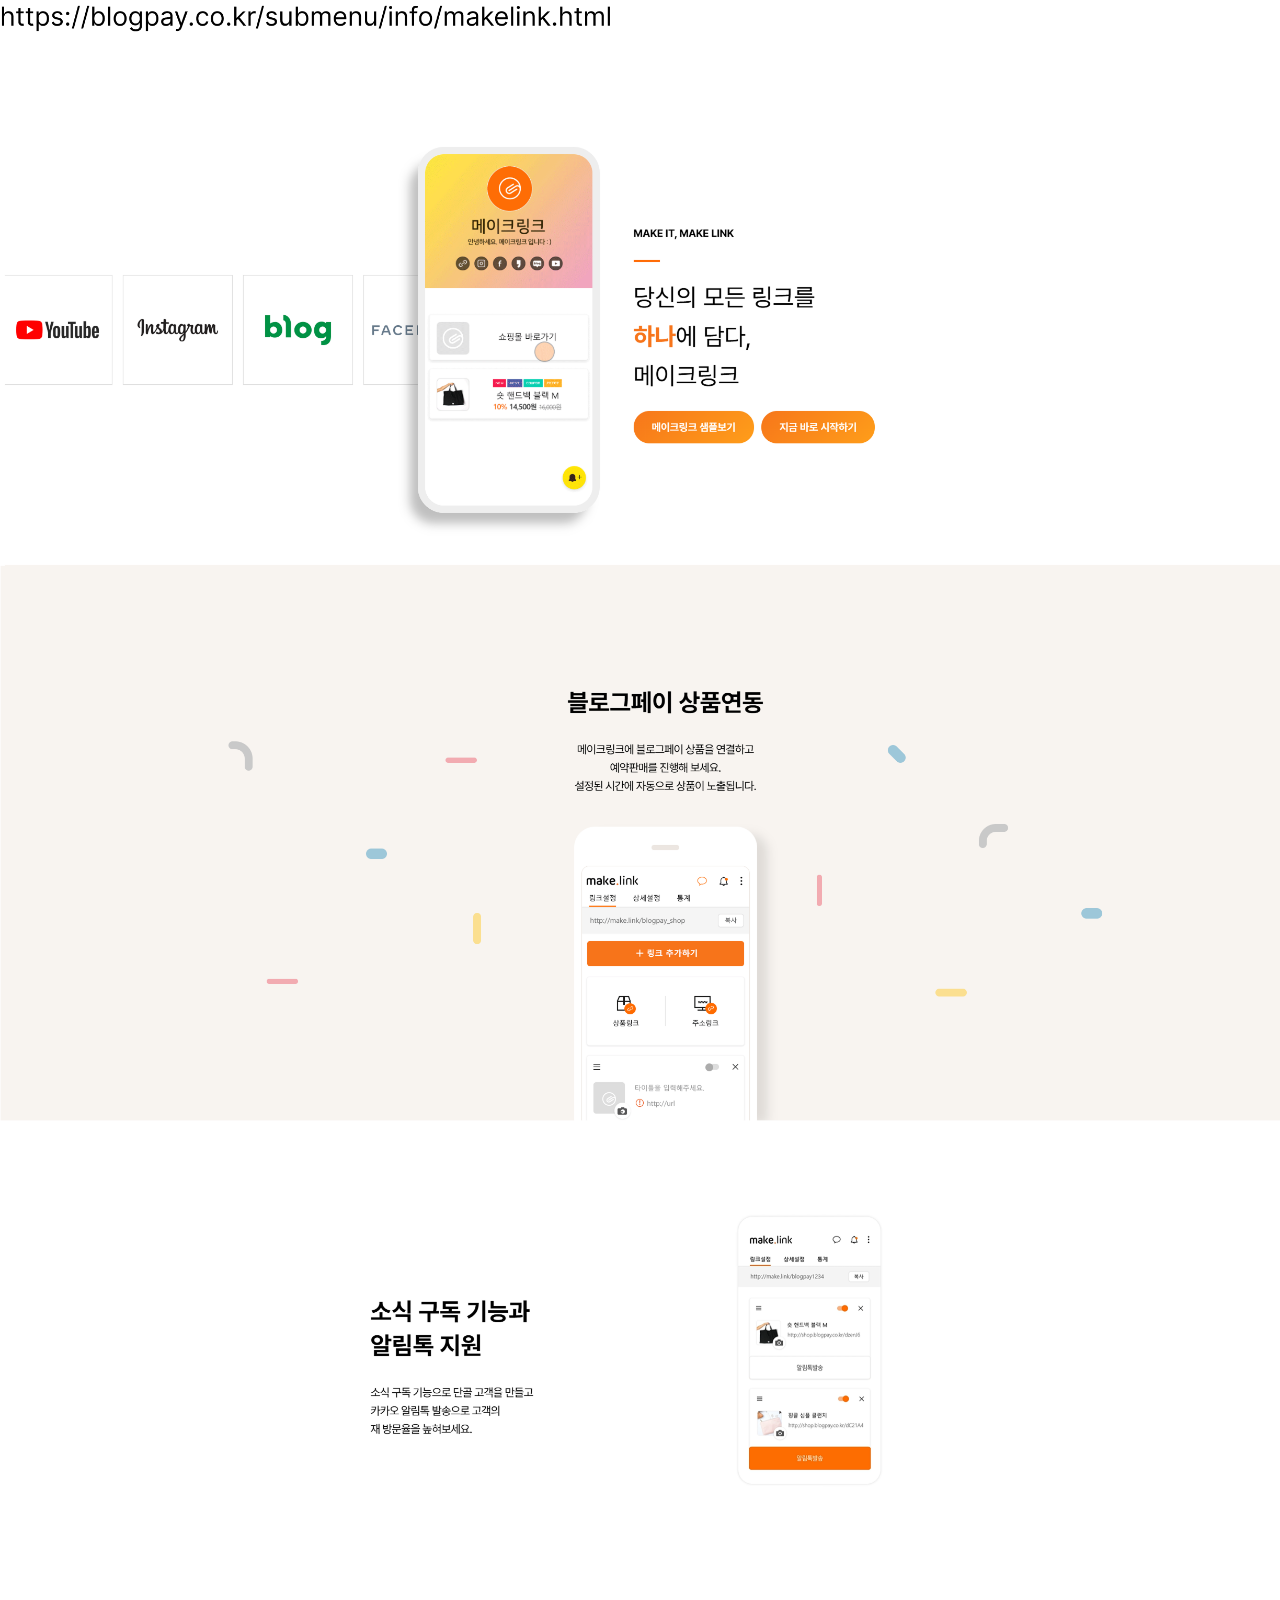
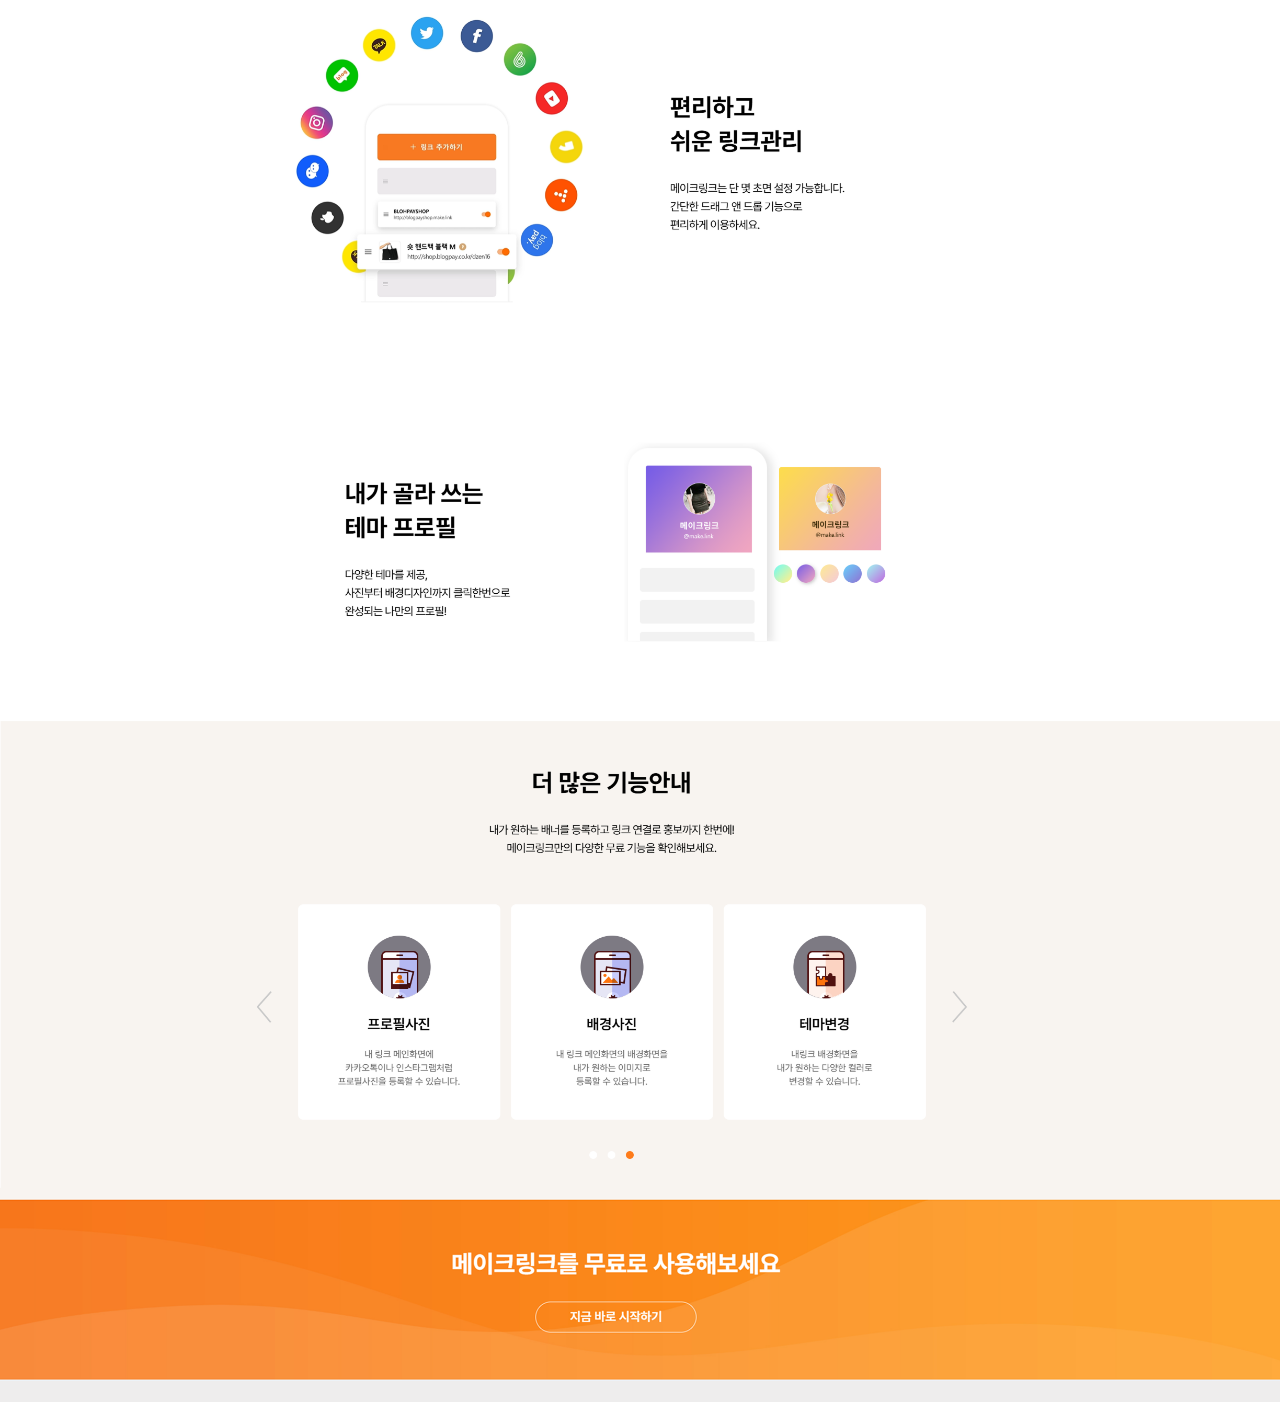
==== makelinkLanding.html @ df94f79c "Add files via upload" ====
<!doctype html>
<html>
  <head>
    <title>makelink landing page</title>
    <meta charset="utf-8" />
    <meta name="viewport" content="width=device-width, initial-scale=1" />

    <link href="css/reset.css" rel="stylesheet" type="text/css" />
  </head>
  <body>
    <div style="margin: 0 auto">
      <img src="img/makelink_landing.png" alt="makelink 랜딩페이지" />
    </div>
  </body>
</html>
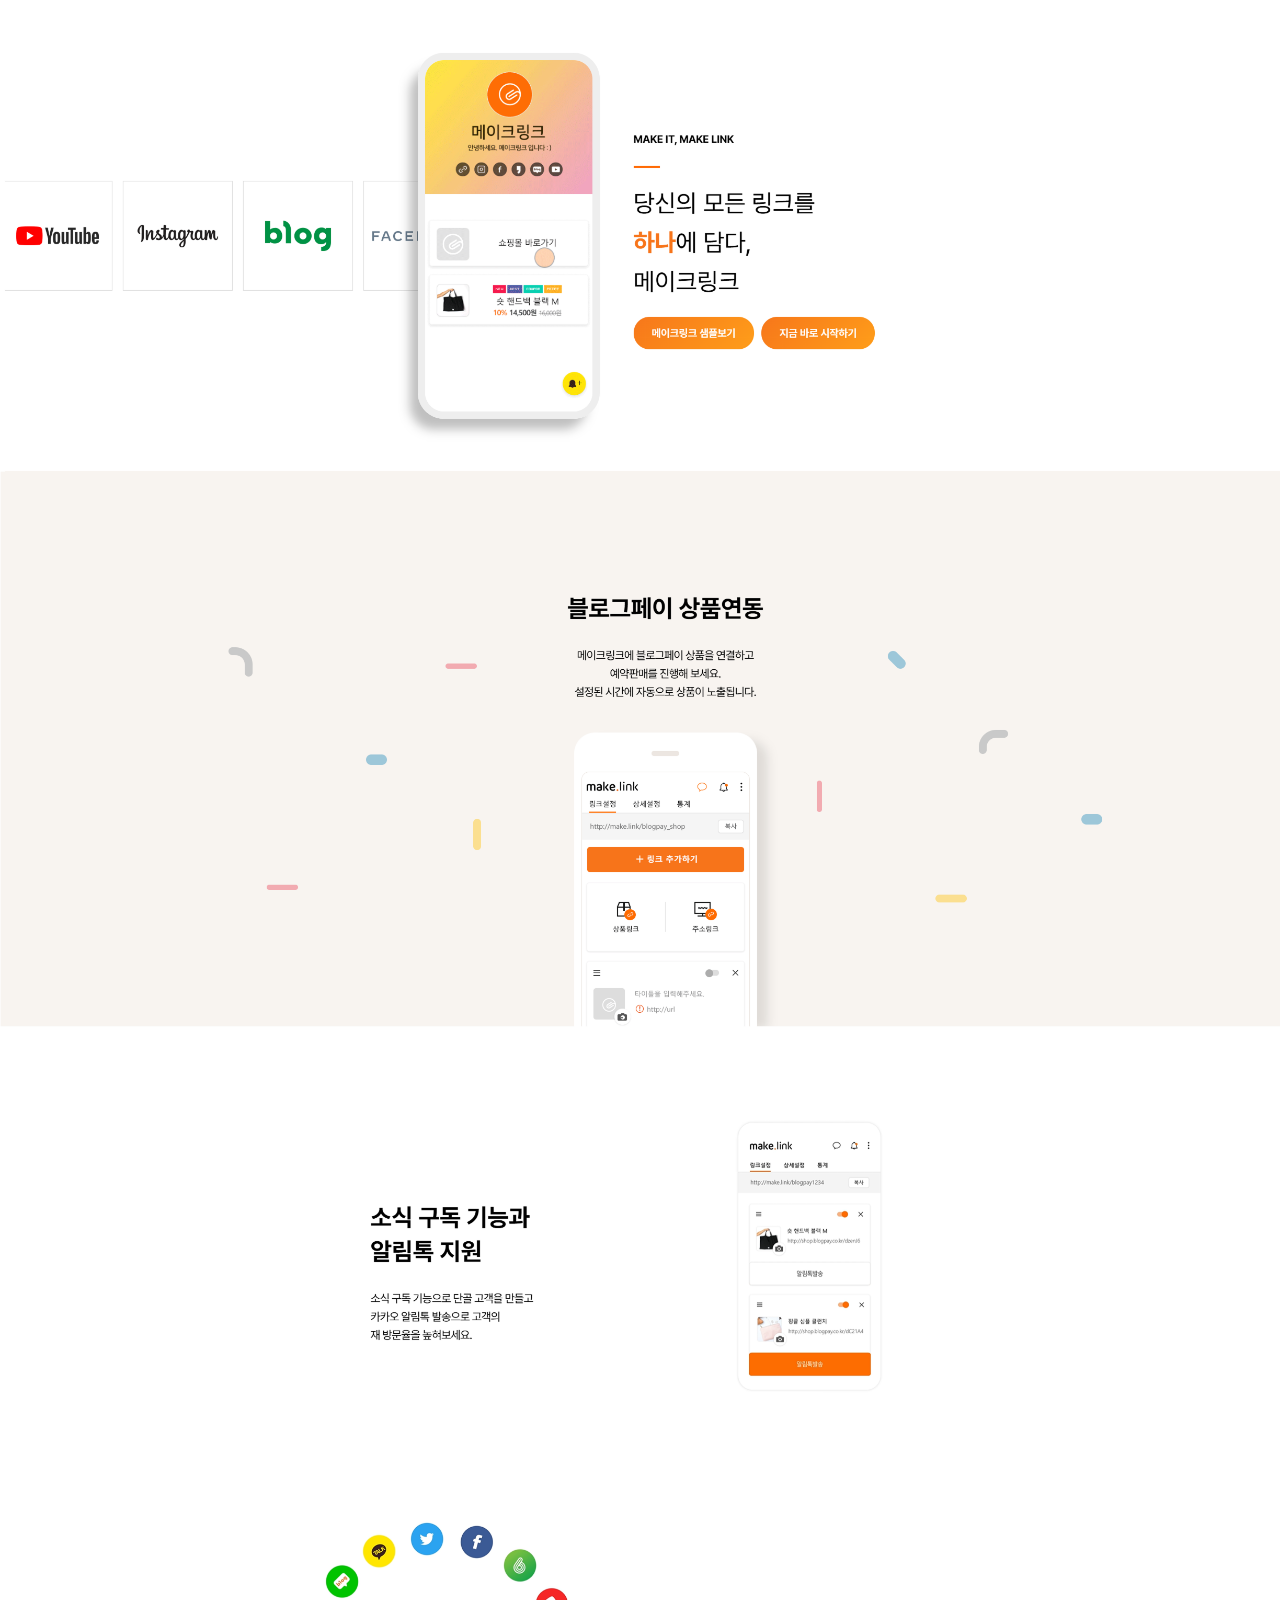
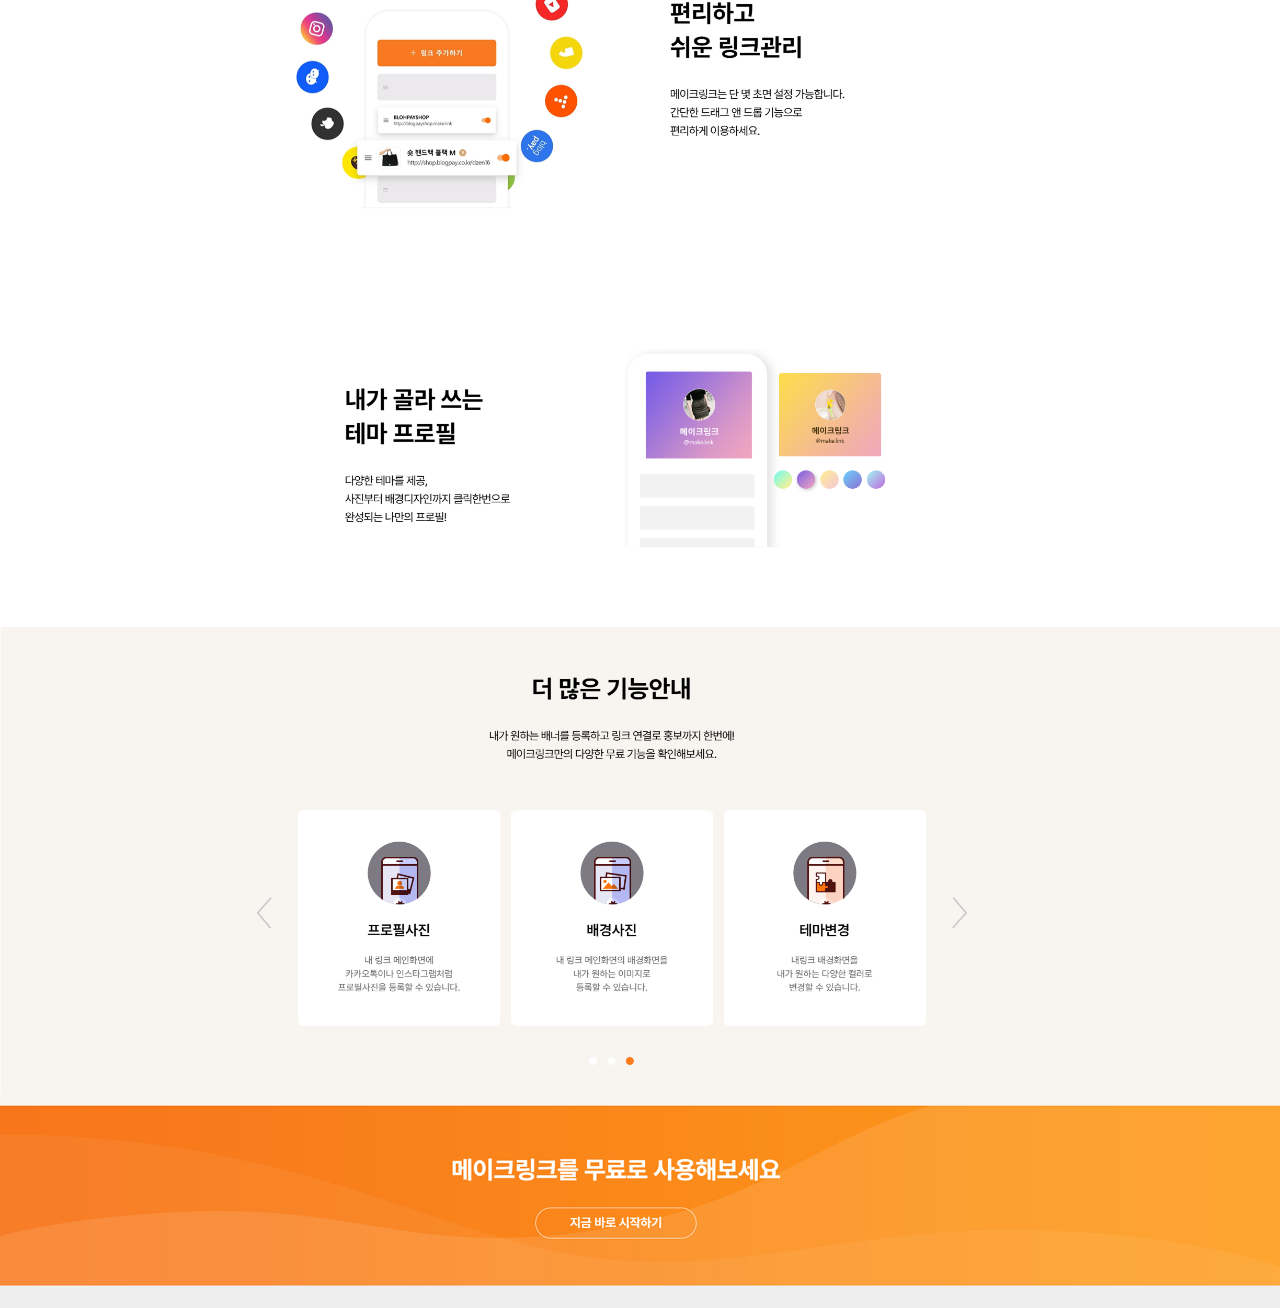
==== commit a8b1dfcd: "Update makelinkLanding.html" ====
--- a/makelinkLanding.html
+++ b/makelinkLanding.html
@@ -8,7 +8,7 @@
     <link href="css/reset.css" rel="stylesheet" type="text/css" />
   </head>
   <body>
-    <div style="margin: 0 auto">
+    <div style="margin: 0 auto; text-align:center;">
       <img src="img/makelink_landing.png" alt="makelink 랜딩페이지" />
     </div>
   </body>
